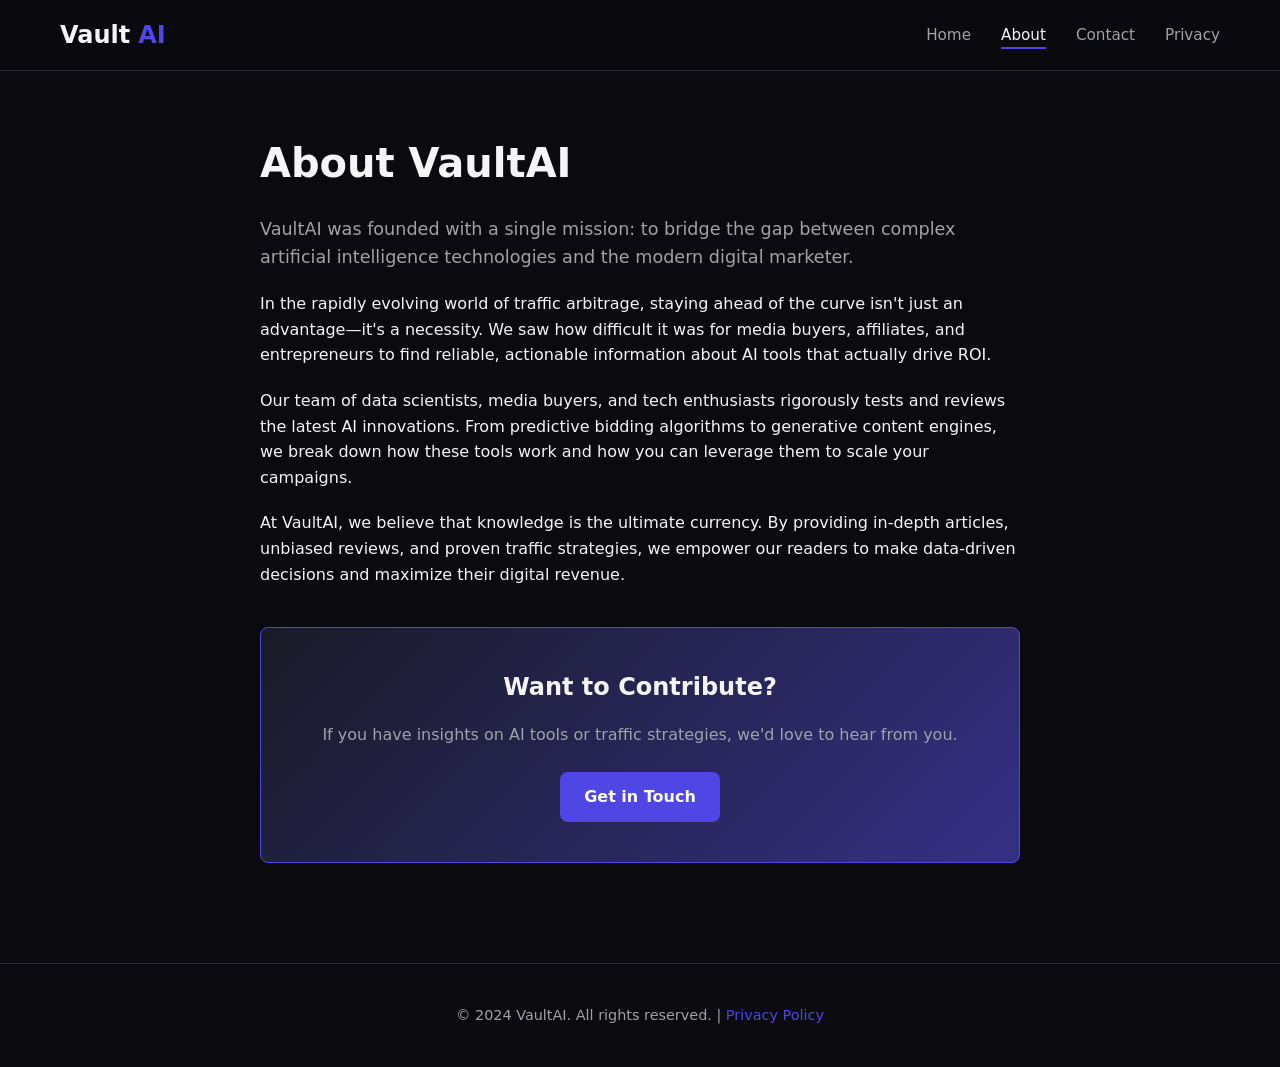
==== about.html @ 3d9c091a "Initial commit" ====
<!DOCTYPE html>
<html lang="en">
<head>
    <meta charset="UTF-8">
    <meta name="viewport" content="width=device-width, initial-scale=1.0">
    <title>About Us | VaultAI</title>
    <meta name="description" content="Learn about VaultAI's mission to democratize AI tools and traffic arbitrage strategies for digital marketers.">
    
    <meta property="og:title" content="About Us | VaultAI">
    <meta property="og:description" content="Learn about VaultAI's mission to democratize AI tools and traffic strategies.">
    <meta property="og:type" content="website">

    <link rel="stylesheet" href="assets/css/style.css">
    <script src="assets/js/tracking.js"></script>
</head>
<body>

    <!-- Header -->
    <header class="header">
        <div class="container nav">
            <a href="/" class="logo">Vault<span>AI</span></a>
            <ul class="nav-links" id="nav-links">
                <li><a href="/">Home</a></li>
                <li><a href="about.html" class="active">About</a></li>
                <li><a href="contact.html">Contact</a></li>
                <li><a href="privacy.html">Privacy</a></li>
            </ul>
            <div class="menu-toggle" id="menu-toggle">
                <span></span>
                <span></span>
                <span></span>
            </div>
        </div>
    </header>

    <!-- About Content -->
    <section class="section">
        <div class="container" style="max-width: 800px;">
            <div class="fade-in">
                <h1 style="font-size: 2.5rem; margin-bottom: 20px;">About VaultAI</h1>
                <p style="color: var(--text-secondary); font-size: 1.1rem; margin-bottom: 20px;">
                    VaultAI was founded with a single mission: to bridge the gap between complex artificial intelligence technologies and the modern digital marketer.
                </p>
                <p style="margin-bottom: 20px;">
                    In the rapidly evolving world of traffic arbitrage, staying ahead of the curve isn't just an advantage—it's a necessity. We saw how difficult it was for media buyers, affiliates, and entrepreneurs to find reliable, actionable information about AI tools that actually drive ROI.
                </p>
                <p style="margin-bottom: 20px;">
                    Our team of data scientists, media buyers, and tech enthusiasts rigorously tests and reviews the latest AI innovations. From predictive bidding algorithms to generative content engines, we break down how these tools work and how you can leverage them to scale your campaigns.
                </p>
                <p style="margin-bottom: 20px;">
                    At VaultAI, we believe that knowledge is the ultimate currency. By providing in-depth articles, unbiased reviews, and proven traffic strategies, we empower our readers to make data-driven decisions and maximize their digital revenue.
                </p>
                
                <!-- Decorative CTA -->
                <div class="cta-block fade-in" style="margin-top: 40px;">
                    <h3>Want to Contribute?</h3>
                    <p>If you have insights on AI tools or traffic strategies, we'd love to hear from you.</p>
                    <a href="contact.html" class="btn btn-primary">Get in Touch</a>
                </div>
            </div>
        </div>
    </section>

    <!-- Footer -->
    <footer class="footer">
        <div class="container">
            <p>&copy; 2024 VaultAI. All rights reserved. | <a href="privacy.html">Privacy Policy</a></p>
        </div>
    </footer>

    <script src="assets/js/main.js"></script>
</body>
</html>
---- assets/css/style.css ----
/* assets/css/style.css */

/* --- CSS Variables (Dark Mode Theme) --- */
:root {
    --bg-primary: #0a0a0f;
    --bg-secondary: #12121a;
    --bg-card: #1a1a26;
    --text-primary: #f5f5f7;
    --text-secondary: #a1a1aa;
    --accent-color: #4f46e5; /* Indigo for AI vibe */
    --accent-hover: #6366f1;
    --border-color: #2a2a3a;
    --font-main: 'Inter', system-ui, -apple-system, sans-serif;
    --radius: 8px;
    --transition: 0.3s ease;
}

/* --- Reset & Base --- */
*, *::before, *::after {
    box-sizing: border-box;
    margin: 0;
    padding: 0;
}

html {
    scroll-behavior: smooth;
}

body {
    font-family: var(--font-main);
    background-color: var(--bg-primary);
    color: var(--text-primary);
    line-height: 1.6;
    -webkit-font-smoothing: antialiased;
    -moz-osx-font-smoothing: grayscale;
}

a {
    text-decoration: none;
    color: var(--accent-color);
    transition: color var(--transition);
}

a:hover {
    color: var(--accent-hover);
}

img {
    max-width: 100%;
    height: auto;
    display: block;
}

/* --- Layout --- */
.container {
    width: 100%;
    max-width: 1200px;
    margin: 0 auto;
    padding: 0 20px;
}

/* --- Header & Navigation --- */
.header {
    position: sticky;
    top: 0;
    background-color: rgba(10, 10, 15, 0.95);
    backdrop-filter: blur(10px);
    border-bottom: 1px solid var(--border-color);
    z-index: 1000;
}

.nav {
    display: flex;
    justify-content: space-between;
    align-items: center;
    height: 70px;
}

.logo {
    font-size: 1.5rem;
    font-weight: 700;
    color: var(--text-primary);
    display: flex;
    align-items: center;
    gap: 8px;
}

.logo span {
    color: var(--accent-color);
}

.nav-links {
    display: flex;
    list-style: none;
    gap: 30px;
}

.nav-links a {
    color: var(--text-secondary);
    font-weight: 500;
    font-size: 0.95rem;
    position: relative;
}

.nav-links a:hover,
.nav-links a.active {
    color: var(--text-primary);
}

.nav-links a.active::after {
    content: '';
    position: absolute;
    bottom: -5px;
    left: 0;
    width: 100%;
    height: 2px;
    background-color: var(--accent-color);
}

/* Mobile Menu Toggle */
.menu-toggle {
    display: none;
    flex-direction: column;
    cursor: pointer;
    gap: 5px;
}

.menu-toggle span {
    width: 25px;
    height: 2px;
    background-color: var(--text-primary);
    transition: var(--transition);
}

/* --- Hero Section --- */
.hero {
    padding: 80px 0;
    text-align: center;
}

.hero h1 {
    font-size: 2.5rem;
    font-weight: 800;
    line-height: 1.2;
    margin-bottom: 20px;
    background: linear-gradient(135deg, var(--text-primary) 0%, var(--accent-color) 100%);
    -webkit-background-clip: text;
    -webkit-text-fill-color: transparent;
}

.hero p {
    font-size: 1.1rem;
    color: var(--text-secondary);
    max-width: 600px;
    margin: 0 auto 30px auto;
}

/* --- Buttons --- */
.btn {
    display: inline-block;
    padding: 12px 24px;
    border-radius: var(--radius);
    font-weight: 600;
    font-size: 1rem;
    transition: all var(--transition);
    cursor: pointer;
    border: none;
}

.btn-primary {
    background-color: var(--accent-color);
    color: #fff;
}

.btn-primary:hover {
    background-color: var(--accent-hover);
    transform: translateY(-2px);
    box-shadow: 0 4px 15px rgba(79, 70, 229, 0.4);
}

.btn-outline {
    background-color: transparent;
    border: 1px solid var(--border-color);
    color: var(--text-primary);
}

.btn-outline:hover {
    border-color: var(--accent-color);
    color: var(--accent-color);
}

/* --- Cards & Grid --- */
.section {
    padding: 60px 0;
}

.section-title {
    font-size: 2rem;
    font-weight: 700;
    margin-bottom: 40px;
    text-align: center;
}

.grid {
    display: grid;
    grid-template-columns: 1fr;
    gap: 24px;
}

.card {
    background-color: var(--bg-card);
    border: 1px solid var(--border-color);
    border-radius: var(--radius);
    overflow: hidden;
    transition: all var(--transition);
}

.card:hover {
    transform: translateY(-5px);
    border-color: var(--accent-color);
    box-shadow: 0 8px 20px rgba(0, 0, 0, 0.3);
}

.card-img {
    width: 100%;
    height: 200px;
    object-fit: cover;
}

.card-content {
    padding: 20px;
}

.card-content h3 {
    font-size: 1.25rem;
    margin-bottom: 10px;
}

.card-content p {
    color: var(--text-secondary);
    font-size: 0.95rem;
    margin-bottom: 20px;
}

/* --- CTA Block (For Articles) --- */
.cta-block {
    background: linear-gradient(135deg, var(--bg-card) 0%, var(--accent-color) 200%);
    border: 1px solid var(--accent-color);
    border-radius: var(--radius);
    padding: 40px;
    text-align: center;
    margin: 40px 0;
}

.cta-block h3 {
    font-size: 1.5rem;
    margin-bottom: 15px;
}

.cta-block p {
    color: var(--text-secondary);
    margin-bottom: 25px;
}

/* --- Footer --- */
.footer {
    border-top: 1px solid var(--border-color);
    padding: 40px 0;
    text-align: center;
    color: var(--text-secondary);
    font-size: 0.9rem;
}

/* --- Animations --- */
.fade-in {
    opacity: 0;
    transform: translateY(20px);
    transition: opacity 0.6s ease-out, transform 0.6s ease-out;
}

.fade-in.visible {
    opacity: 1;
    transform: translateY(0);
}

/* --- Responsive Design (Tablet & Desktop) --- */
@media (min-width: 768px) {
    .hero h1 {
        font-size: 3.5rem;
    }
    .grid {
        grid-template-columns: repeat(2, 1fr);
    }
}

@media (min-width: 1024px) {
    .grid {
        grid-template-columns: repeat(3, 1fr);
    }
}

/* Mobile Navigation */
@media (max-width: 768px) {
    .menu-toggle {
        display: flex;
    }
    .nav-links {
        position: absolute;
        top: 70px;
        left: 0;
        width: 100%;
        background-color: var(--bg-secondary);
        flex-direction: column;
        align-items: center;
        padding: 20px 0;
        gap: 20px;
        border-bottom: 1px solid var(--border-color);
        display: none; /* Hidden by default on mobile */
    }
    .nav-links.active {
        display: flex; /* Shown when toggled */
    }
}
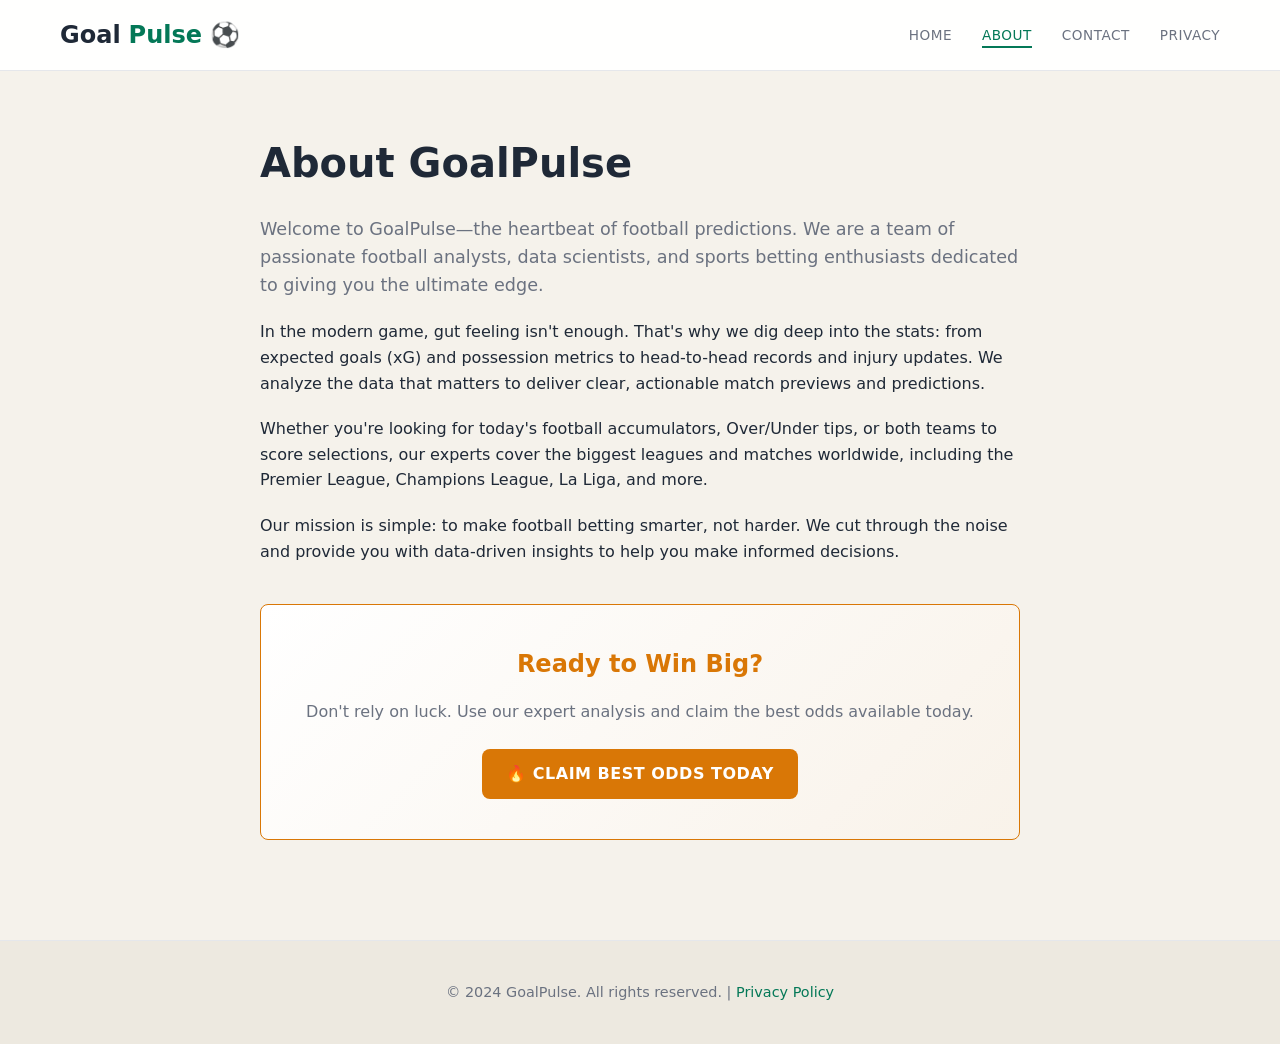
==== commit fa13fb4a: "الرسالة اللي تبغاها" ====
--- a/about.html
+++ b/about.html
@@ -3,13 +3,9 @@
 <head>
     <meta charset="UTF-8">
     <meta name="viewport" content="width=device-width, initial-scale=1.0">
-    <title>About Us | VaultAI</title>
-    <meta name="description" content="Learn about VaultAI's mission to democratize AI tools and traffic arbitrage strategies for digital marketers.">
+    <title>About Us | GoalPulse</title>
+    <meta name="description" content="Learn about GoalPulse's mission to provide data-driven football predictions, match analysis, and betting insights.">
     
-    <meta property="og:title" content="About Us | VaultAI">
-    <meta property="og:description" content="Learn about VaultAI's mission to democratize AI tools and traffic strategies.">
-    <meta property="og:type" content="website">
-
     <link rel="stylesheet" href="assets/css/style.css">
     <script src="assets/js/tracking.js"></script>
 </head>
@@ -18,7 +14,7 @@
     <!-- Header -->
     <header class="header">
         <div class="container nav">
-            <a href="/" class="logo">Vault<span>AI</span></a>
+            <a href="/" class="logo">Goal<span>Pulse</span> ⚽</a>
             <ul class="nav-links" id="nav-links">
                 <li><a href="/">Home</a></li>
                 <li><a href="about.html" class="active">About</a></li>
@@ -26,9 +22,7 @@
                 <li><a href="privacy.html">Privacy</a></li>
             </ul>
             <div class="menu-toggle" id="menu-toggle">
-                <span></span>
-                <span></span>
-                <span></span>
+                <span></span><span></span><span></span>
             </div>
         </div>
     </header>
@@ -37,25 +31,25 @@
     <section class="section">
         <div class="container" style="max-width: 800px;">
             <div class="fade-in">
-                <h1 style="font-size: 2.5rem; margin-bottom: 20px;">About VaultAI</h1>
+                <h1 style="font-size: 2.5rem; margin-bottom: 20px;">About GoalPulse</h1>
                 <p style="color: var(--text-secondary); font-size: 1.1rem; margin-bottom: 20px;">
-                    VaultAI was founded with a single mission: to bridge the gap between complex artificial intelligence technologies and the modern digital marketer.
+                    Welcome to GoalPulse—the heartbeat of football predictions. We are a team of passionate football analysts, data scientists, and sports betting enthusiasts dedicated to giving you the ultimate edge.
                 </p>
                 <p style="margin-bottom: 20px;">
-                    In the rapidly evolving world of traffic arbitrage, staying ahead of the curve isn't just an advantage—it's a necessity. We saw how difficult it was for media buyers, affiliates, and entrepreneurs to find reliable, actionable information about AI tools that actually drive ROI.
+                    In the modern game, gut feeling isn't enough. That's why we dig deep into the stats: from expected goals (xG) and possession metrics to head-to-head records and injury updates. We analyze the data that matters to deliver clear, actionable match previews and predictions.
                 </p>
                 <p style="margin-bottom: 20px;">
-                    Our team of data scientists, media buyers, and tech enthusiasts rigorously tests and reviews the latest AI innovations. From predictive bidding algorithms to generative content engines, we break down how these tools work and how you can leverage them to scale your campaigns.
+                    Whether you're looking for today's football accumulators, Over/Under tips, or both teams to score selections, our experts cover the biggest leagues and matches worldwide, including the Premier League, Champions League, La Liga, and more.
                 </p>
                 <p style="margin-bottom: 20px;">
-                    At VaultAI, we believe that knowledge is the ultimate currency. By providing in-depth articles, unbiased reviews, and proven traffic strategies, we empower our readers to make data-driven decisions and maximize their digital revenue.
+                    Our mission is simple: to make football betting smarter, not harder. We cut through the noise and provide you with data-driven insights to help you make informed decisions.
                 </p>
                 
                 <!-- Decorative CTA -->
                 <div class="cta-block fade-in" style="margin-top: 40px;">
-                    <h3>Want to Contribute?</h3>
-                    <p>If you have insights on AI tools or traffic strategies, we'd love to hear from you.</p>
-                    <a href="contact.html" class="btn btn-primary">Get in Touch</a>
+                    <h3>Ready to Win Big?</h3>
+                    <p>Don't rely on luck. Use our expert analysis and claim the best odds available today.</p>
+                    <a href="#" class="btn btn-gold smartlink-btn">🔥 Claim Best Odds Today</a>
                 </div>
             </div>
         </div>
@@ -64,10 +58,14 @@
     <!-- Footer -->
     <footer class="footer">
         <div class="container">
-            <p>&copy; 2024 VaultAI. All rights reserved. | <a href="privacy.html">Privacy Policy</a></p>
+            <p>&copy; 2024 GoalPulse. All rights reserved. | <a href="privacy.html">Privacy Policy</a></p>
         </div>
     </footer>
 
     <script src="assets/js/main.js"></script>
+    <script src="assets/js/ads.js"></script>
+    
+    <!-- Social Bar Placeholder -->
+    <div class="ad-placeholder" data-ad-type="social-bar"></div>
 </body>
 </html>
--- a/assets/css/style.css
+++ b/assets/css/style.css
@@ -1,15 +1,18 @@
-/* assets/css/style.css */
-
-/* --- CSS Variables (Dark Mode Theme) --- */
+/* =========================================
+   GoalPulse - Light Mode (Beige & Green)
+   ========================================= */
+
+/* --- CSS Variables (Light Football Theme) --- */
 :root {
-    --bg-primary: #0a0a0f;
-    --bg-secondary: #12121a;
-    --bg-card: #1a1a26;
-    --text-primary: #f5f5f7;
-    --text-secondary: #a1a1aa;
-    --accent-color: #4f46e5; /* Indigo for AI vibe */
-    --accent-hover: #6366f1;
-    --border-color: #2a2a3a;
+    --bg-primary: #F5F2EB;      /* بيج فاتح ودافئ (الخلفية الرئيسية) */
+    --bg-secondary: #EDE9E0;    /* بيج أغمق قليلاً (للفواصل والخلفيات الثانوية) */
+    --bg-card: #FFFFFF;         /* أبيض ناصع (للكروت والجداول) */
+    --text-primary: #1F2937;    /* رمادي داكن جداً (أسود تقريباً للنصوص) */
+    --text-secondary: #6B7280;  /* رمادي متوسط (للنصوص الثانوية) */
+    --accent-color: #047857;    /* أخضر ملاعب داكن (Emerald) */
+    --accent-hover: #059669;    /* أخضر فاتح */
+    --highlight-color: #D97706; /* ذهبي داكن (للتوصيات والمراهنات) */
+    --border-color: #E5E7EB;    /* رمادي فاتح جداً (للحدود) */
     --font-main: 'Inter', system-ui, -apple-system, sans-serif;
     --radius: 8px;
     --transition: 0.3s ease;
@@ -63,7 +66,7 @@
 .header {
     position: sticky;
     top: 0;
-    background-color: rgba(10, 10, 15, 0.95);
+    background-color: rgba(255, 255, 255, 0.95); /* أبيض شفاف للهيدر */
     backdrop-filter: blur(10px);
     border-bottom: 1px solid var(--border-color);
     z-index: 1000;
@@ -86,7 +89,7 @@
 }
 
 .logo span {
-    color: var(--accent-color);
+    color: var(--accent-color); /* لون أخضر لكلمة Pulse */
 }
 
 .nav-links {
@@ -98,13 +101,15 @@
 .nav-links a {
     color: var(--text-secondary);
     font-weight: 500;
-    font-size: 0.95rem;
+    font-size: 0.85rem;
     position: relative;
+    text-transform: uppercase;
+    letter-spacing: 0.5px;
 }
 
 .nav-links a:hover,
 .nav-links a.active {
-    color: var(--text-primary);
+    color: var(--accent-color);
 }
 
 .nav-links a.active::after {
@@ -117,7 +122,6 @@
     background-color: var(--accent-color);
 }
 
-/* Mobile Menu Toggle */
 .menu-toggle {
     display: none;
     flex-direction: column;
@@ -128,7 +132,7 @@
 .menu-toggle span {
     width: 25px;
     height: 2px;
-    background-color: var(--text-primary);
+    background-color: var(--text-primary); /* لون داكن للقائمة في الموبايل */
     transition: var(--transition);
 }
 
@@ -136,6 +140,7 @@
 .hero {
     padding: 80px 0;
     text-align: center;
+    background: radial-gradient(circle at center, rgba(4, 120, 87, 0.05) 0%, var(--bg-primary) 70%);
 }
 
 .hero h1 {
@@ -143,9 +148,8 @@
     font-weight: 800;
     line-height: 1.2;
     margin-bottom: 20px;
-    background: linear-gradient(135deg, var(--text-primary) 0%, var(--accent-color) 100%);
-    -webkit-background-clip: text;
-    -webkit-text-fill-color: transparent;
+    text-transform: uppercase;
+    color: var(--text-primary); /* لون داكن للعنوان */
 }
 
 .hero p {
@@ -165,6 +169,8 @@
     transition: all var(--transition);
     cursor: pointer;
     border: none;
+    text-transform: uppercase;
+    letter-spacing: 0.5px;
 }
 
 .btn-primary {
@@ -175,7 +181,18 @@
 .btn-primary:hover {
     background-color: var(--accent-hover);
     transform: translateY(-2px);
-    box-shadow: 0 4px 15px rgba(79, 70, 229, 0.4);
+    box-shadow: 0 4px 15px rgba(4, 120, 87, 0.2);
+}
+
+.btn-gold {
+    background-color: var(--highlight-color);
+    color: #fff;
+}
+
+.btn-gold:hover {
+    background-color: #B45309;
+    transform: translateY(-2px);
+    box-shadow: 0 4px 15px rgba(217, 119, 6, 0.2);
 }
 
 .btn-outline {
@@ -199,6 +216,8 @@
     font-weight: 700;
     margin-bottom: 40px;
     text-align: center;
+    text-transform: uppercase;
+    color: var(--text-primary);
 }
 
 .grid {
@@ -208,17 +227,18 @@
 }
 
 .card {
-    background-color: var(--bg-card);
+    background-color: var(--bg-card); /* أبيض */
     border: 1px solid var(--border-color);
     border-radius: var(--radius);
     overflow: hidden;
     transition: all var(--transition);
+    box-shadow: 0 2px 4px rgba(0,0,0,0.02); /* ظل خفيف جداً */
 }
 
 .card:hover {
     transform: translateY(-5px);
     border-color: var(--accent-color);
-    box-shadow: 0 8px 20px rgba(0, 0, 0, 0.3);
+    box-shadow: 0 10px 25px rgba(0, 0, 0, 0.06); /* ظل أوضح عند التمرير */
 }
 
 .card-img {
@@ -234,6 +254,7 @@
 .card-content h3 {
     font-size: 1.25rem;
     margin-bottom: 10px;
+    color: var(--text-primary);
 }
 
 .card-content p {
@@ -242,10 +263,10 @@
     margin-bottom: 20px;
 }
 
-/* --- CTA Block (For Articles) --- */
+/* --- CTA Block (Articles - Betting) --- */
 .cta-block {
-    background: linear-gradient(135deg, var(--bg-card) 0%, var(--accent-color) 200%);
-    border: 1px solid var(--accent-color);
+    background: linear-gradient(135deg, var(--bg-card) 0%, rgba(217, 119, 6, 0.1) 200%);
+    border: 1px solid var(--highlight-color);
     border-radius: var(--radius);
     padding: 40px;
     text-align: center;
@@ -255,6 +276,7 @@
 .cta-block h3 {
     font-size: 1.5rem;
     margin-bottom: 15px;
+    color: var(--highlight-color); /* ذهبي */
 }
 
 .cta-block p {
@@ -269,6 +291,7 @@
     text-align: center;
     color: var(--text-secondary);
     font-size: 0.9rem;
+    background-color: var(--bg-secondary); /* بيج غامق قليلاً للفوتر */
 }
 
 /* --- Animations --- */
@@ -283,41 +306,167 @@
     transform: translateY(0);
 }
 
-/* --- Responsive Design (Tablet & Desktop) --- */
+/* --- Responsive --- */
 @media (min-width: 768px) {
-    .hero h1 {
-        font-size: 3.5rem;
-    }
-    .grid {
-        grid-template-columns: repeat(2, 1fr);
-    }
+    .hero h1 { font-size: 3.5rem; }
+    .grid { grid-template-columns: repeat(2, 1fr); }
 }
 
 @media (min-width: 1024px) {
-    .grid {
-        grid-template-columns: repeat(3, 1fr);
-    }
-}
-
-/* Mobile Navigation */
+    .grid { grid-template-columns: repeat(3, 1fr); }
+}
+
 @media (max-width: 768px) {
-    .menu-toggle {
-        display: flex;
-    }
+    .menu-toggle { display: flex; }
     .nav-links {
         position: absolute;
         top: 70px;
         left: 0;
         width: 100%;
-        background-color: var(--bg-secondary);
+        background-color: var(--bg-card); /* أبيض للقائمة في الموبايل */
         flex-direction: column;
         align-items: center;
         padding: 20px 0;
         gap: 20px;
         border-bottom: 1px solid var(--border-color);
-        display: none; /* Hidden by default on mobile */
+        box-shadow: 0 4px 6px rgba(0,0,0,0.05);
+        display: none;
     }
-    .nav-links.active {
-        display: flex; /* Shown when toggled */
-    }
+    .nav-links.active { display: flex; }
+}
+
+/* =========================================
+   Professional Dashboard Styles (Light Mode)
+   ========================================= */
+.quality-grid {
+    display: grid;
+    grid-template-columns: repeat(auto-fit, minmax(150px, 1fr));
+    gap: 15px;
+    margin-bottom: 40px;
+}
+
+.quality-card {
+    background-color: var(--bg-card);
+    border: 1px solid var(--border-color);
+    border-radius: var(--radius);
+    padding: 20px;
+    text-align: center;
+    transition: all var(--transition);
+    box-shadow: 0 2px 4px rgba(0,0,0,0.02);
+}
+
+.quality-card:hover {
+    transform: translateY(-3px);
+    border-color: var(--accent-color);
+    box-shadow: 0 5px 15px rgba(0,0,0,0.06);
+}
+
+.quality-card .val {
+    font-size: 2.2rem;
+    font-weight: 700;
+    color: var(--text-primary);
+}
+
+.quality-card .lbl {
+    font-size: 0.8rem;
+    color: var(--text-secondary);
+    margin-top: 5px;
+    text-transform: uppercase;
+    letter-spacing: 0.5px;
+}
+
+.controls-bar {
+    display: flex;
+    flex-wrap: wrap;
+    gap: 15px;
+    margin-bottom: 30px;
+    padding: 20px;
+    background-color: var(--bg-card);
+    border-radius: var(--radius);
+    border: 1px solid var(--border-color);
+    align-items: flex-end;
+}
+
+.filter-group {
+    display: flex;
+    flex-direction: column;
+    gap: 5px;
+    flex: 1;
+    min-width: 150px;
+}
+
+.filter-group label {
+    font-size: 0.75rem;
+    color: var(--text-secondary);
+    text-transform: uppercase;
+    letter-spacing: 0.5px;
+    font-weight: 600;
+}
+
+.filter-group select {
+    background-color: var(--bg-primary); /* بيج */
+    color: var(--text-primary);
+    border: 1px solid var(--border-color);
+    padding: 10px 12px;
+    border-radius: 4px;
+    font-family: var(--font-main);
+    cursor: pointer;
+    appearance: none;
+    -webkit-appearance: none;
+    background-image: url("data:image/svg+xml,%3Csvg xmlns='http://www.w3.org/2000/svg' width='12' height='12' fill='%236B7280' viewBox='0 0 16 16'%3E%3Cpath d='M8 11L3 6h10z'/%3E%3C/svg%3E");
+    background-repeat: no-repeat;
+    background-position: right 12px center;
+}
+
+.filter-group select:focus {
+    outline: none;
+    border-color: var(--accent-color);
+}
+
+.charts-grid {
+    display: grid;
+    grid-template-columns: repeat(auto-fit, minmax(300px, 1fr));
+    gap: 20px;
+    margin-bottom: 40px;
+}
+
+.chart-card {
+    background-color: var(--bg-card);
+    border: 1px solid var(--border-color);
+    border-radius: var(--radius);
+    padding: 20px;
+    box-shadow: 0 2px 4px rgba(0,0,0,0.02);
+}
+
+.chart-card h3 {
+    margin-bottom: 20px;
+    font-size: 1rem;
+    color: var(--text-secondary);
+}
+
+.bar-container { margin-bottom: 12px; }
+.bar-info { display: flex; justify-content: space-between; font-size: 0.85rem; margin-bottom: 5px; color: var(--text-primary); }
+.bar-bg { width: 100%; height: 8px; background-color: var(--bg-secondary); border-radius: 4px; overflow: hidden; }
+.bar-fill { height: 100%; background-color: var(--accent-color); border-radius: 4px; transition: width 0.5s ease; }
+
+.table-container {
+    overflow-x: auto;
+    background-color: var(--bg-card);
+    border: 1px solid var(--border-color);
+    border-radius: var(--radius);
+}
+
+.data-table { width: 100%; border-collapse: collapse; font-size: 0.9rem; }
+.data-table th, .data-table td { padding: 12px 15px; text-align: left; border-bottom: 1px solid var(--border-color); white-space: nowrap; }
+.data-table th { background-color: var(--bg-primary); color: var(--text-secondary); font-weight: 600; font-size: 0.8rem; text-transform: uppercase; letter-spacing: 0.5px; }
+.data-table tr:hover { background-color: rgba(4, 120, 87, 0.03); }
+.data-table tr:last-child td { border-bottom: none; }
+
+.email-badge {
+    background-color: rgba(4, 120, 87, 0.1);
+    color: var(--accent-color);
+    padding: 4px 8px;
+    border-radius: 4px;
+    font-weight: 600;
+    font-size: 0.8rem;
 }
